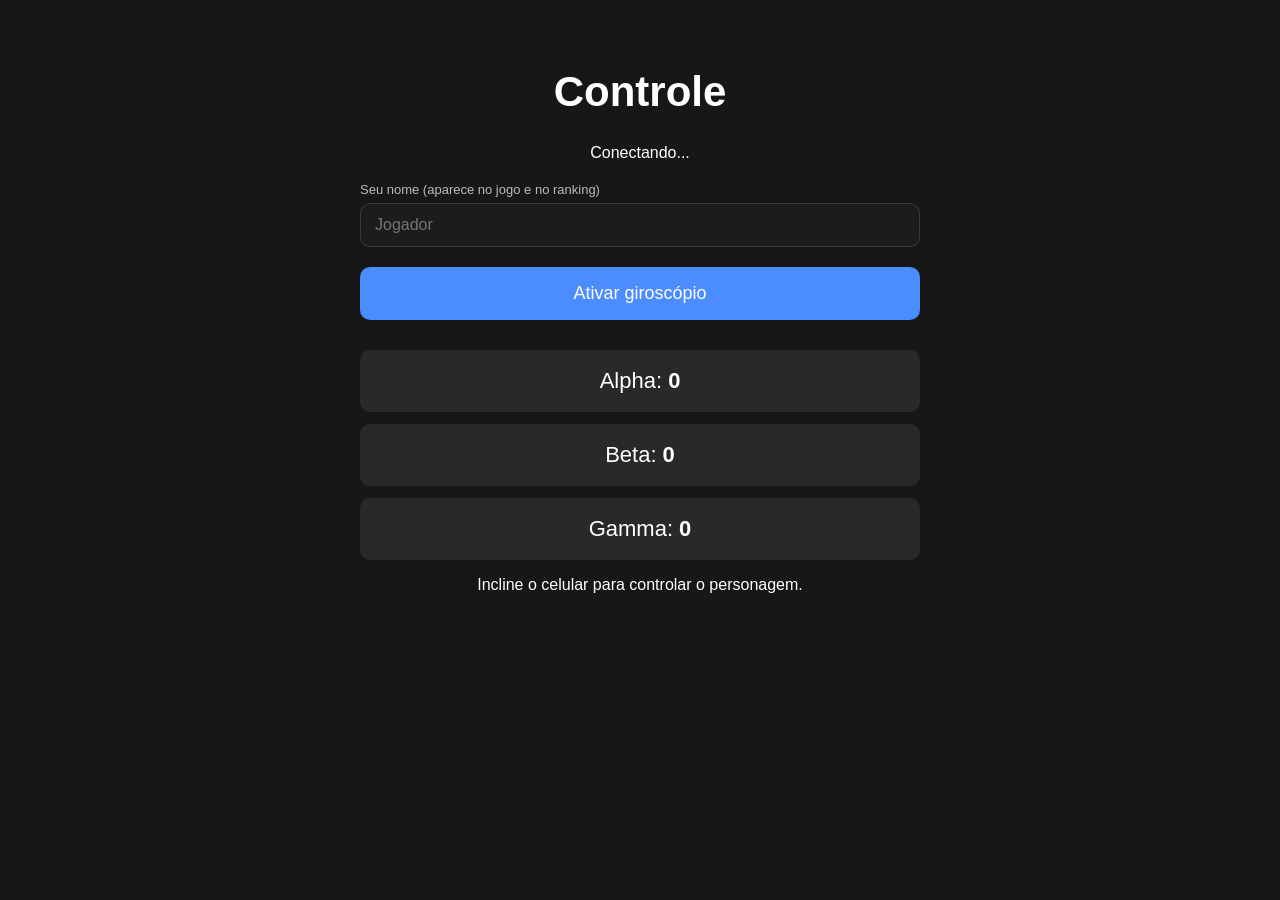
==== templates/controller.html @ 0ca777b7 "Add files via upload" ====
<!doctype html>
<html lang="pt-BR">
<head>
<meta charset="utf-8">
<meta name="viewport" content="width=device-width,initial-scale=1,maximum-scale=1,user-scalable=no">
<title>Controle Gyro Flappy</title>
<link rel="stylesheet" href="/static/style.css">
</head>
<body>
<main class="controller">
  <h1>Controle</h1>
  <p id="status">Conectando...</p>

  <div class="name-box">
    <label for="playerName">Seu nome (aparece no jogo e no ranking)</label>
    <input id="playerName" type="text" maxlength="20" placeholder="Jogador">
  </div>

  <button id="enable">Ativar giroscópio</button>
  <div class="sensor">
    <div>Alpha: <b id="alpha">0</b></div>
    <div>Beta: <b id="beta">0</b></div>
    <div>Gamma: <b id="gamma">0</b></div>
  </div>
  <p>Incline o celular para controlar o personagem.</p>
  <p id="diagnostic" class="diagnostic"></p>
</main>
<script src="https://cdn.socket.io/4.8.1/socket.io.min.js"></script>
<script src="/static/player.js"></script>
<script src="/static/controller.js"></script>
</body>
</html>
---- static/style.css ----
* {
    box-sizing: border-box;
}

body {
    margin: 0;
    font-family: Arial, sans-serif;
    background: #171717;
    color: white;
    text-align: center;
}

.menu,
.controller {
    max-width: 600px;
    margin: 0 auto;
    padding: 40px 20px;
}

h1 {
    font-size: 42px;
}

.button,
button {
    display: block;
    width: 100%;
    margin: 15px 0;
    padding: 16px;
    border: 0;
    border-radius: 10px;
    background: #4b8cff;
    color: white;
    text-decoration: none;
    font-size: 18px;
    cursor: pointer;
}

button:disabled {
    opacity: 0.6;
}

.sensor {
    margin-top: 30px;
    display: grid;
    gap: 12px;
    font-size: 22px;
}

.sensor div {
    background: #292929;
    padding: 18px;
    border-radius: 10px;
}

.game-page {
    overflow: hidden;
}

.game-wrap {
    position: relative;
    width: min(800px, 100vw);
    margin: 0 auto;
}

.game-over-panel {
    position: absolute;
    inset: 0;
    display: flex;
    align-items: center;
    justify-content: center;
    background: rgba(10, 12, 20, 0.72);
}

.game-over-panel.hidden {
    display: none;
}

.game-over-box {
    width: min(320px, 86%);
    background: #1c1c1c;
    border-radius: 14px;
    padding: 22px;
    text-align: center;
    box-shadow: 0 10px 30px rgba(0,0,0,.4);
}

.game-over-box h2 {
    margin: 0 0 6px;
    font-size: 20px;
}

.game-over-box .hint {
    color: #aaa;
    font-size: 13px;
    margin: 0 0 14px;
}

.game-over-ranking {
    list-style: none;
    margin: 0;
    padding: 0;
    text-align: left;
}

.game-over-ranking li {
    display: flex;
    justify-content: space-between;
    padding: 7px 4px;
    border-bottom: 1px solid #303030;
    font-size: 14px;
}

.game-over-ranking li:last-child {
    border-bottom: 0;
}

.ranking-loading {
    color: #999;
    justify-content: center !important;
}

.hud {
    width: min(800px, 100%);
    margin: 0 auto;
    padding: 10px;
    display: flex;
    justify-content: space-between;
}

#game {
    width: min(800px, 100vw);
    height: auto;
    display: block;
    margin: 0 auto;
    background: #65c8ff;
}


.home {
    min-height: 100vh;
    display: flex;
    align-items: center;
    justify-content: center;
    padding: 24px;
}

.home-card {
    width: min(560px, 100%);
    background: #242424;
    border-radius: 20px;
    padding: 30px;
    box-shadow: 0 10px 40px rgba(0,0,0,.35);
}

.home-card h1 {
    margin-top: 0;
}

.subtitle {
    color: #ddd;
    line-height: 1.5;
}

.qr-box {
    background: white;
    width: min(330px, 80vw);
    aspect-ratio: 1;
    margin: 24px auto;
    padding: 15px;
    border-radius: 14px;
}

.qr-box img {
    width: 100%;
    height: 100%;
    display: block;
}

.url {
    overflow-wrap: anywhere;
    color: #bbb;
    font-size: 14px;
}

.buttons {
    margin-top: 20px;
}

.button.secondary {
    background: #3a3a3a;
}

.name-box {
    text-align: left;
    margin: 20px 0;
}

.name-box label {
    display: block;
    font-size: 13px;
    color: #bbb;
    margin-bottom: 6px;
}

.name-box input {
    width: 100%;
    padding: 12px 14px;
    border-radius: 10px;
    border: 1px solid #3a3a3a;
    background: #1c1c1c;
    color: white;
    font-size: 16px;
}

.link-btn {
    background: none;
    border: 0;
    color: #8fb8ff;
    font-size: 13px;
    padding: 0;
    width: auto;
    margin: 0 0 0 6px;
    display: inline;
    text-decoration: underline;
}

.ranking-card {
    text-align: center;
}

.tabs {
    display: flex;
    flex-wrap: wrap;
    gap: 8px;
    justify-content: center;
    margin: 20px 0;
}

.tab {
    padding: 8px 14px;
    border-radius: 999px;
    background: #1c1c1c;
    color: #ddd;
    text-decoration: none;
    font-size: 14px;
}

.tab.active {
    background: #4b8cff;
    color: white;
}

.ranking-table {
    width: 100%;
    border-collapse: collapse;
    margin-top: 10px;
    font-size: 15px;
}

.ranking-table th,
.ranking-table td {
    padding: 10px 8px;
    border-bottom: 1px solid #333;
    text-align: left;
}

.ranking-table th {
    color: #999;
    font-weight: normal;
    font-size: 13px;
    text-transform: uppercase;
}

.instructions {
    margin-top: 25px;
    text-align: left;
    background: #1c1c1c;
    padding: 18px;
    border-radius: 12px;
    line-height: 1.7;
}
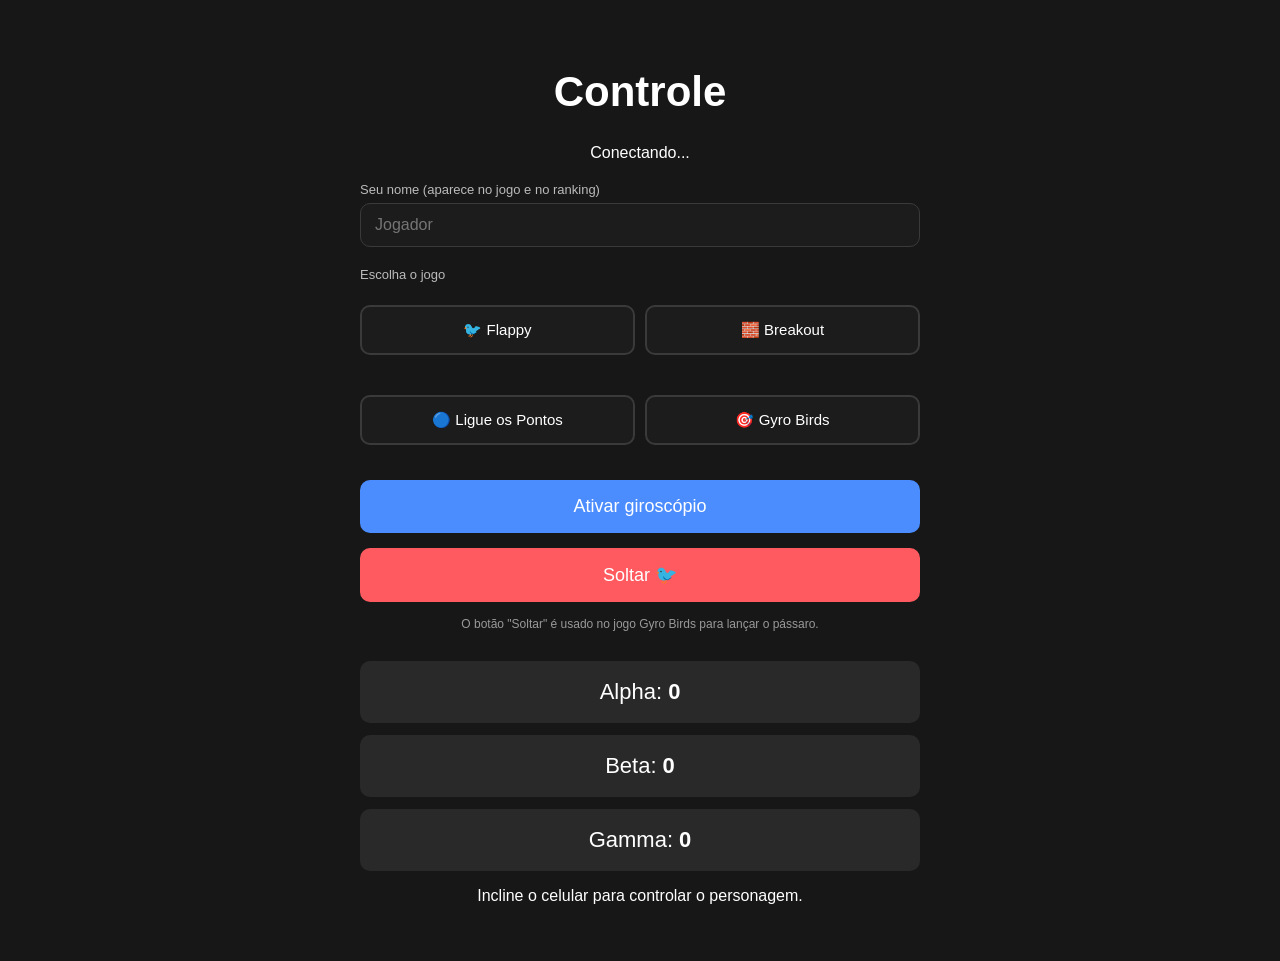
==== commit af2fee32: "Add files via upload" ====
--- a/templates/controller.html
+++ b/templates/controller.html
@@ -16,7 +16,20 @@
     <input id="playerName" type="text" maxlength="20" placeholder="Jogador">
   </div>
 
+  <div class="game-select">
+    <label>Escolha o jogo</label>
+    <div class="game-buttons">
+      <button type="button" class="game-btn" data-game="flappy">🐦 Flappy</button>
+      <button type="button" class="game-btn" data-game="breakout">🧱 Breakout</button>
+      <button type="button" class="game-btn" data-game="dots">🔵 Ligue os Pontos</button>
+      <button type="button" class="game-btn" data-game="birds">🎯 Gyro Birds</button>
+    </div>
+    <p id="selectedGame" class="hint"></p>
+  </div>
+
   <button id="enable">Ativar giroscópio</button>
+  <button id="action" class="action-btn">Soltar 🐦</button>
+  <p class="hint">O botão "Soltar" é usado no jogo Gyro Birds para lançar o pássaro.</p>
   <div class="sensor">
     <div>Alpha: <b id="alpha">0</b></div>
     <div>Beta: <b id="beta">0</b></div>
--- a/static/style.css
+++ b/static/style.css
@@ -113,6 +113,22 @@
 
 .game-over-ranking li:last-child {
     border-bottom: 0;
+}
+
+.action-btn {
+    background: #ff5a5f;
+    margin-top: 10px;
+}
+
+.action-btn.pressed {
+    background: #d9393e;
+    transform: scale(0.97);
+}
+
+.hint {
+    font-size: 12px;
+    color: #999;
+    margin: 6px 0 0;
 }
 
 .ranking-loading {
@@ -225,6 +241,38 @@
     text-decoration: underline;
 }
 
+.game-select {
+    text-align: left;
+    margin: 20px 0;
+}
+
+.game-select > label {
+    display: block;
+    font-size: 13px;
+    color: #bbb;
+    margin-bottom: 8px;
+}
+
+.game-buttons {
+    display: grid;
+    grid-template-columns: 1fr 1fr;
+    gap: 10px;
+}
+
+.game-btn {
+    padding: 14px 10px;
+    border-radius: 10px;
+    border: 2px solid #3a3a3a;
+    background: #1c1c1c;
+    color: white;
+    font-size: 15px;
+}
+
+.game-btn.selected {
+    border-color: #4b8cff;
+    background: #24314f;
+}
+
 .ranking-card {
     text-align: center;
 }
